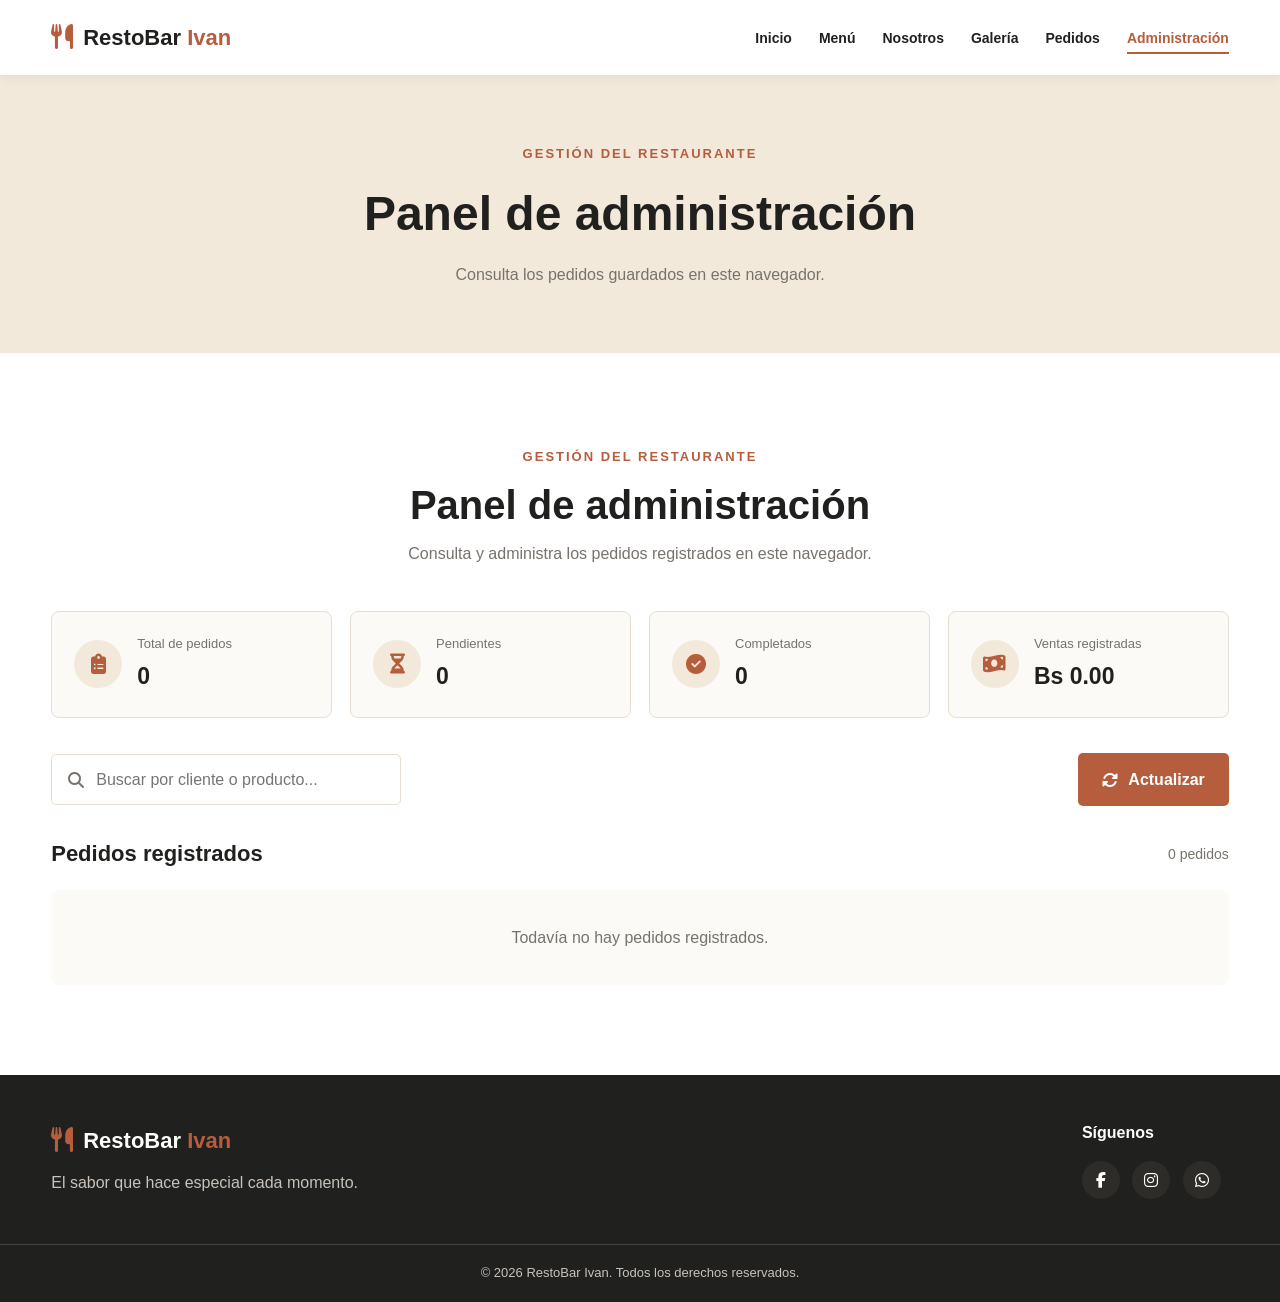
==== administracion.html @ 0129d24e "Add files via upload" ====
<!DOCTYPE html>
<html lang="es">
<head>
  <meta charset="UTF-8">
  <meta name="viewport" content="width=device-width, initial-scale=1.0">
  <meta name="description" content="RestoBar Ivan: comidas, bebidas y postres preparados con ingredientes de calidad.">
  <title>Administración | RestoBar Ivan</title>
  <link rel="stylesheet" href="style.css">
  <link rel="stylesheet" href="https://cdnjs.cloudflare.com/ajax/libs/font-awesome/6.5.2/css/all.min.css">
</head>
<body>
<header class="header">
  <nav class="navbar container">
    <a href="index.html" class="logo"><i class="fa-solid fa-utensils"></i><span>RestoBar <strong>Ivan</strong></span></a>
    <button class="menu-toggle" id="menuToggle" aria-label="Abrir menú"><i class="fa-solid fa-bars"></i></button>
    <ul class="nav-links" id="navLinks"><li><a href="index.html" class="">Inicio</a></li><li><a href="menu.html" class="">Menú</a></li><li><a href="nosotros.html" class="">Nosotros</a></li><li><a href="galeria.html" class="">Galería</a></li><li><a href="pedidos.html" class="">Pedidos</a></li><li><a href="administracion.html" class="active">Administración</a></li></ul>
  </nav>
</header>
<main>
<section class="page-banner"><div class="container"><span class="section-subtitle">GESTIÓN DEL RESTAURANTE</span><h1>Panel de administración</h1><p>Consulta los pedidos guardados en este navegador.</p></div></section><section class="admin-section section-padding" id="pedidos">
<div class="container">
<div class="section-heading">
<span class="section-subtitle">GESTIÓN DEL RESTAURANTE</span>
<h2>Panel de administración</h2>
<p>Consulta y administra los pedidos registrados en este navegador.</p>
</div>
<div class="admin-stats">
<div class="stat-card">
<div class="stat-icon">
<i class="fa-solid fa-clipboard-list"></i>
</div>
<div>
<p>Total de pedidos</p>
<h3 id="totalPedidos">0</h3>
</div>
</div>
<div class="stat-card">
<div class="stat-icon">
<i class="fa-solid fa-hourglass-half"></i>
</div>
<div>
<p>Pendientes</p>
<h3 id="pedidosPendientes">0</h3>
</div>
</div>
<div class="stat-card">
<div class="stat-icon">
<i class="fa-solid fa-circle-check"></i>
</div>
<div>
<p>Completados</p>
<h3 id="pedidosCompletados">0</h3>
</div>
</div>
<div class="stat-card">
<div class="stat-icon">
<i class="fa-solid fa-money-bill-wave"></i>
</div>
<div>
<p>Ventas registradas</p>
<h3 id="ventasTotales">Bs 0.00</h3>
</div>
</div>
</div>
<div class="admin-tools">
<div class="search-box">
<i class="fa-solid fa-magnifying-glass"></i>
<input id="buscarPedido" placeholder="Buscar por cliente o producto..." type="search"/>
</div>
<button class="btn" id="actualizarPedidos" type="button">
<i class="fa-solid fa-rotate"></i>
                        Actualizar
                    </button>
</div>
<div class="orders-heading">
<h3>Pedidos registrados</h3>
<span id="cantidadPedidos">0 pedidos</span>
</div>
<div class="orders-container" id="listaPedidos">
<p class="no-orders">Todavía no hay pedidos registrados.</p>
</div>
</div>
</section>
</main>
<footer class="footer">
  <div class="container footer-content">
    <div class="footer-brand">
      <a href="index.html" class="logo"><i class="fa-solid fa-utensils"></i><span>RestoBar <strong>Ivan</strong></span></a>
      <p>El sabor que hace especial cada momento.</p>
    </div>
    <div class="footer-social">
      <h4>Síguenos</h4>
      <a href="#" aria-label="Facebook"><i class="fa-brands fa-facebook-f"></i></a>
      <a href="#" aria-label="Instagram"><i class="fa-brands fa-instagram"></i></a>
      <a href="#" aria-label="WhatsApp"><i class="fa-brands fa-whatsapp"></i></a>
    </div>
  </div>
  <div class="footer-bottom"><p>&copy; 2026 RestoBar Ivan. Todos los derechos reservados.</p></div>
</footer>
<script src="script.js"></script>
</body>
</html>
---- style.css ----
/* =========================================
   CONFIGURACIÓN GENERAL
========================================= */

:root {
    --primary: #B65D3D;
    --primary-dark: #91452D;
    --dark: #20201E;
    --dark-light: #2D2C29;
    --cream: #F2E9DA;
    --white: #FFFFFF;
    --gray: #77736C;
    --olive: #78805B;
    --border: #E7DED1;
    --shadow: 0 8px 25px rgba(0, 0, 0, 0.09);
}

* {
    margin: 0;
    padding: 0;
    box-sizing: border-box;
    scroll-behavior: smooth;
}

body {
    font-family: Arial, Helvetica, sans-serif;
    color: var(--dark);
    background: var(--white);
    line-height: 1.6;
}

img {
    display: block;
    width: 100%;
}

a {
    text-decoration: none;
    color: inherit;
}

button,
input,
textarea {
    font: inherit;
}

button {
    cursor: pointer;
}

.container {
    width: min(1150px, 90%);
    margin: auto;
}

.section-padding {
    padding: 90px 0;
}

.section-heading {
    text-align: center;
    max-width: 650px;
    margin: 0 auto 45px;
}

.section-subtitle {
    color: var(--primary);
    font-weight: 700;
    font-size: 13px;
    letter-spacing: 2px;
}

.section-heading h2,
.about-content h2,
.reservation-info h2 {
    font-size: clamp(28px, 4vw, 40px);
    line-height: 1.2;
    margin: 12px 0;
}

.section-heading p {
    color: var(--gray);
}

/* =========================================
   BOTONES
========================================= */

.btn {
    display: inline-flex;
    align-items: center;
    justify-content: center;
    gap: 10px;
    padding: 14px 24px;
    border: none;
    border-radius: 5px;
    background: var(--primary);
    color: var(--white);
    font-weight: 700;
    transition: 0.3s ease;
}

.btn:hover {
    background: var(--primary-dark);
    transform: translateY(-3px);
}

/* =========================================
   ENCABEZADO Y NAVEGACIÓN
========================================= */

.header {
    position: sticky;
    top: 0;
    z-index: 1000;
    background: var(--white);
    box-shadow: 0 2px 12px rgba(0, 0, 0, 0.07);
}

.navbar {
    min-height: 75px;
    display: flex;
    align-items: center;
    justify-content: space-between;
}

.logo {
    display: flex;
    align-items: center;
    gap: 10px;
    color: var(--dark);
    font-size: 22px;
    font-weight: 700;
}

.logo i {
    color: var(--primary);
    font-size: 25px;
}

.logo strong {
    color: var(--primary);
}

.nav-links {
    display: flex;
    align-items: center;
    gap: 27px;
    list-style: none;
}

.nav-links a {
    font-size: 14px;
    font-weight: 600;
    transition: color 0.3s;
}

.nav-links a:hover {
    color: var(--primary);
}

.menu-toggle {
    display: none;
    background: none;
    border: none;
    color: var(--dark);
    font-size: 24px;
}

/* =========================================
   PORTADA
========================================= */

.hero {
    min-height: 600px;
    position: relative;
    display: flex;
    align-items: center;
    background:
        url("https://images.unsplash.com/photo-1517248135467-4c7edcad34c4?w=1600")
        center/cover no-repeat;
    color: var(--white);
}

.hero-overlay {
    position: absolute;
    inset: 0;
    background: linear-gradient(
        90deg,
        rgba(20, 18, 16, 0.88),
        rgba(20, 18, 16, 0.35)
    );
}

.hero-content {
    position: relative;
    z-index: 1;
    animation: aparecer 1s ease;
}

.hero-subtitle {
    color: #F1B69C;
    letter-spacing: 3px;
    font-weight: 700;
    font-size: 13px;
}

.hero h1 {
    max-width: 700px;
    font-size: clamp(40px, 6vw, 65px);
    line-height: 1.1;
    margin: 20px 0;
}

.hero p {
    max-width: 550px;
    color: #F0EDE9;
    margin-bottom: 30px;
    font-size: 17px;
}

/* =========================================
   MENÚ Y BUSCADOR
========================================= */

.menu-section {
    background: #FCFAF7;
}

.menu-tools {
    display: flex;
    align-items: center;
    justify-content: space-between;
    flex-wrap: wrap;
    gap: 20px;
    margin-bottom: 35px;
}

.search-box {
    display: flex;
    align-items: center;
    gap: 12px;
    width: min(350px, 100%);
    padding: 12px 16px;
    border: 1px solid var(--border);
    border-radius: 5px;
    background: var(--white);
}

.search-box i {
    color: var(--gray);
}

.search-box input {
    width: 100%;
    border: none;
    outline: none;
    background: transparent;
}

.filter-buttons {
    display: flex;
    flex-wrap: wrap;
    gap: 10px;
}

.filter-btn {
    padding: 10px 18px;
    border: 1px solid var(--border);
    border-radius: 5px;
    background: var(--white);
    color: var(--dark);
    transition: 0.3s;
}

.filter-btn:hover,
.filter-btn.active {
    background: var(--primary);
    color: var(--white);
    border-color: var(--primary);
}

.menu-grid {
    display: grid;
    grid-template-columns: repeat(3, 1fr);
    gap: 25px;
}

.menu-card {
    overflow: hidden;
    background: var(--white);
    border-radius: 9px;
    box-shadow: var(--shadow);
    transition: transform 0.3s, box-shadow 0.3s;
    animation: deslizarArriba 0.6s ease both;
}

.menu-card:hover {
    transform: translateY(-8px);
    box-shadow: 0 15px 30px rgba(0, 0, 0, 0.13);
}

.menu-card-image {
    height: 220px;
    overflow: hidden;
}

.menu-card-image img {
    height: 100%;
    object-fit: cover;
    transition: transform 0.5s;
}

.menu-card:hover .menu-card-image img {
    transform: scale(1.08);
}

.menu-card-content {
    padding: 22px;
}

.menu-category {
    display: inline-block;
    padding: 5px 10px;
    border-radius: 20px;
    background: var(--cream);
    color: var(--primary-dark);
    font-size: 12px;
    font-weight: 700;
}

.menu-card-content h3 {
    margin: 12px 0 8px;
    font-size: 21px;
}

.menu-card-content p {
    min-height: 65px;
    color: var(--gray);
    font-size: 14px;
}

.menu-card-bottom {
    display: flex;
    justify-content: space-between;
    align-items: center;
    margin-top: 15px;
}

.menu-price {
    color: var(--primary);
    font-size: 21px;
    font-weight: 700;
}

.btn-order {
    width: 100%;
    margin-top: 20px;
    display: flex;
    align-items: center;
    justify-content: center;
    gap: 10px;
    font-size: 14px;
}

.btn-order i {
    font-size: 15px;
}

.btn-order:hover {
    background: var(--primary-dark);
    transform: translateY(-3px);
}

.no-results,
.loading-message {
    grid-column: 1 / -1;
    text-align: center;
    color: var(--gray);
    padding: 35px;
}

/* =========================================
   NOSOTROS
========================================= */

.about-container {
    display: grid;
    grid-template-columns: 1fr 1fr;
    align-items: center;
    gap: 55px;
}

.about-image {
    height: 430px;
    overflow: hidden;
    border-radius: 9px;
}

.about-image img {
    height: 100%;
    object-fit: cover;
    transition: transform 0.5s;
}

.about-image:hover img {
    transform: scale(1.05);
}

.about-content p {
    color: var(--gray);
    margin: 15px 0;
}

.about-content .btn {
    margin-top: 15px;
}

/* =========================================
   GALERÍA
========================================= */

.gallery-section {
    background: #FCFAF7;
}

.gallery-grid {
    display: grid;
    grid-template-columns: repeat(3, 1fr);
    gap: 18px;
}

.gallery-item {
    height: 250px;
    overflow: hidden;
    border-radius: 8px;
}

.gallery-item img {
    height: 100%;
    object-fit: cover;
    transition: transform 0.5s;
}

.gallery-item:hover img {
    transform: scale(1.1);
}

/* =========================================
   FORMULARIO DE PEDIDOS
========================================= */

.reservation-section {
    background: var(--cream);
}

.reservation-container {
    display: grid;
    grid-template-columns: 0.8fr 1.2fr;
    align-items: start;
    gap: 55px;
}

.reservation-info {
    padding-top: 35px;
}

.reservation-info p {
    color: var(--gray);
    margin: 20px 0;
}

.contact-item {
    display: flex;
    align-items: center;
    gap: 13px;
    margin: 20px 0;
    color: var(--dark);
}

.contact-item i {
    color: var(--primary);
    font-size: 20px;
}

.reservation-form {
    padding: 35px;
    background: var(--white);
    border-radius: 9px;
    box-shadow: var(--shadow);
}

.reservation-form h3 {
    font-size: 25px;
    margin-bottom: 20px;
}

.reservation-form label {
    display: block;
    margin: 15px 0 7px;
    font-weight: 600;
    font-size: 14px;
}

.reservation-form input,
.reservation-form textarea {
    width: 100%;
    padding: 12px 14px;
    border: 1px solid var(--border);
    border-radius: 5px;
    outline: none;
    background: var(--white);
}

.reservation-form input:focus,
.reservation-form textarea:focus {
    border-color: var(--primary);
}

.reservation-form textarea {
    resize: vertical;
}

.order-details {
    background: var(--cream);
    padding: 18px;
    border-left: 4px solid var(--primary);
    border-radius: 5px;
    margin-bottom: 22px;
}

.order-details p {
    margin-bottom: 7px;
}

#pedidoSeleccionado {
    font-size: 19px;
    font-weight: 700;
    color: var(--primary);
}

#precioSeleccionado {
    color: var(--gray);
    font-size: 13px;
}

.order-total {
    display: flex;
    justify-content: space-between;
    align-items: center;
    padding: 18px 0;
    margin-bottom: 15px;
    border-top: 1px solid var(--border);
    font-size: 16px;
}

.order-total strong {
    color: var(--primary);
    font-size: 23px;
}

.btn-submit {
    width: 100%;
}

.form-message {
    margin-top: 15px;
    text-align: center;
    font-weight: 600;
}

.form-message.success {
    color: #287A43;
}

.form-message.error {
    color: #B3261E;
}

/* =========================================
   PANEL DE ADMINISTRACIÓN
========================================= */

.admin-section {
    background: var(--white);
}

.admin-stats {
    display: grid;
    grid-template-columns: repeat(4, 1fr);
    gap: 18px;
    margin-bottom: 35px;
}

.stat-card {
    display: flex;
    align-items: center;
    gap: 15px;
    padding: 22px;
    border: 1px solid var(--border);
    border-radius: 8px;
    background: #FCFAF7;
}

.stat-icon {
    width: 48px;
    height: 48px;
    flex-shrink: 0;
    display: grid;
    place-items: center;
    border-radius: 50%;
    background: var(--cream);
    color: var(--primary);
    font-size: 20px;
}

.stat-card p {
    color: var(--gray);
    font-size: 13px;
}

.stat-card h3 {
    font-size: 23px;
    margin-top: 3px;
}

.admin-tools {
    display: flex;
    justify-content: space-between;
    align-items: center;
    flex-wrap: wrap;
    gap: 15px;
    margin-bottom: 30px;
}

.orders-heading {
    display: flex;
    justify-content: space-between;
    align-items: center;
    margin-bottom: 18px;
}

.orders-heading h3 {
    font-size: 22px;
}

.orders-heading span {
    color: var(--gray);
    font-size: 14px;
}

.orders-container {
    display: grid;
    gap: 18px;
}

.order-card {
    padding: 22px;
    border: 1px solid var(--border);
    border-radius: 8px;
    background: #FCFAF7;
    animation: aparecer 0.4s ease;
}

.order-card-header {
    display: flex;
    justify-content: space-between;
    align-items: center;
    gap: 15px;
    flex-wrap: wrap;
    padding-bottom: 15px;
    border-bottom: 1px solid var(--border);
}

.order-id {
    font-weight: 700;
    color: var(--primary);
}

.order-status {
    padding: 6px 12px;
    border-radius: 20px;
    font-size: 12px;
    font-weight: 700;
}

.status-pendiente {
    background: #FFF0C2;
    color: #805900;
}

.status-preparacion {
    background: #DCEBFF;
    color: #245A9B;
}

.status-completado {
    background: #DDF4E2;
    color: #287A43;
}

.status-cancelado {
    background: #F9DEDC;
    color: #B3261E;
}

.order-information {
    display: grid;
    grid-template-columns: repeat(2, 1fr);
    gap: 10px 25px;
    padding: 18px 0;
}

.order-information p {
    color: var(--gray);
    font-size: 14px;
    overflow-wrap: anywhere;
}

.order-information strong {
    color: var(--dark);
}

.order-card-footer {
    display: flex;
    justify-content: space-between;
    align-items: center;
    flex-wrap: wrap;
    gap: 15px;
    padding-top: 15px;
    border-top: 1px solid var(--border);
}

.order-total-admin {
    color: var(--primary);
    font-size: 20px;
    font-weight: 700;
}

.order-actions {
    display: flex;
    align-items: center;
    gap: 10px;
    flex-wrap: wrap;
}

.order-actions select {
    padding: 9px;
    border: 1px solid var(--border);
    border-radius: 5px;
    background: var(--white);
}

.btn-delete {
    padding: 9px 13px;
    border: none;
    border-radius: 5px;
    background: #F9DEDC;
    color: #B3261E;
    transition: 0.3s;
}

.btn-delete:hover {
    background: #EFB8B4;
}

.no-orders {
    padding: 35px;
    text-align: center;
    color: var(--gray);
    background: #FCFAF7;
    border-radius: 8px;
}

/* =========================================
   PIE DE PÁGINA
========================================= */

.footer {
    background: var(--dark);
    color: var(--white);
}

.footer-content {
    display: flex;
    justify-content: space-between;
    align-items: center;
    gap: 30px;
    padding-top: 45px;
    padding-bottom: 45px;
}

.footer .logo {
    color: var(--white);
}

.footer-brand p {
    color: #C8C2BA;
    margin-top: 12px;
}

.footer-social h4 {
    margin-bottom: 15px;
}

.footer-social a {
    display: inline-grid;
    place-items: center;
    width: 38px;
    height: 38px;
    margin-right: 8px;
    border-radius: 50%;
    background: var(--dark-light);
    color: var(--white);
    transition: 0.3s;
}

.footer-social a:hover {
    background: var(--primary);
    transform: translateY(-3px);
}

.footer-bottom {
    padding: 18px;
    border-top: 1px solid #45433F;
    text-align: center;
    color: #C8C2BA;
    font-size: 13px;
}

/* =========================================
   ANIMACIONES
========================================= */

@keyframes aparecer {
    from {
        opacity: 0;
    }

    to {
        opacity: 1;
    }
}

@keyframes deslizarArriba {
    from {
        opacity: 0;
        transform: translateY(30px);
    }

    to {
        opacity: 1;
        transform: translateY(0);
    }
}

@keyframes zoomEntrada {
    from {
        opacity: 0;
        transform: scale(0.92);
    }

    to {
        opacity: 1;
        transform: scale(1);
    }
}

.hero-content {
    animation: deslizarArriba 0.9s ease both;
}

.about-image {
    animation: zoomEntrada 0.8s ease both;
}

.gallery-item {
    animation: aparecer 0.8s ease both;
}

/* =========================================
   DISEÑO RESPONSIVE
========================================= */

@media (max-width: 950px) {
    .nav-links {
        gap: 15px;
    }

    .nav-links a {
        font-size: 13px;
    }

    .menu-grid {
        grid-template-columns: repeat(2, 1fr);
    }

    .admin-stats {
        grid-template-columns: repeat(2, 1fr);
    }
}

@media (max-width: 750px) {
    .section-padding {
        padding: 65px 0;
    }

    .menu-toggle {
        display: block;
    }

    .nav-links {
        display: none;
        position: absolute;
        top: 75px;
        left: 0;
        width: 100%;
        padding: 20px 5%;
        flex-direction: column;
        align-items: flex-start;
        gap: 18px;
        background: var(--white);
        box-shadow: var(--shadow);
    }

    .nav-links.active {
        display: flex;
    }

    .hero {
        min-height: 520px;
    }

    .about-container,
    .reservation-container {
        grid-template-columns: 1fr;
    }

    .about-image {
        height: 320px;
    }

    .reservation-info {
        padding-top: 0;
    }

    .gallery-grid {
        grid-template-columns: repeat(2, 1fr);
    }

    .footer-content {
        flex-direction: column;
        align-items: flex-start;
    }
}

@media (max-width: 520px) {
    .menu-grid,
    .gallery-grid,
    .admin-stats {
        grid-template-columns: 1fr;
    }

    .menu-tools {
        align-items: stretch;
    }

    .filter-buttons {
        justify-content: center;
    }

    .filter-btn {
        flex: 1;
    }

    .reservation-form {
        padding: 22px;
    }

    .order-information {
        grid-template-columns: 1fr;
    }

    .order-card-footer,
    .orders-heading {
        align-items: flex-start;
        flex-direction: column;
    }

    .hero h1 {
        font-size: 39px;
    }
}


/* Navegación entre páginas */
.nav-links a.active {
    color: var(--primary);
    position: relative;
}
.nav-links a.active::after {
    content: "";
    position: absolute;
    left: 0;
    bottom: -8px;
    width: 100%;
    height: 2px;
    background: var(--primary);
}
.page-banner {
    padding: 65px 0;
    text-align: center;
    background: var(--cream);
}
.page-banner h1 {
    margin: 10px 0;
    color: var(--dark);
    font-size: clamp(32px, 5vw, 48px);
}
.page-banner p {
    color: var(--gray);
}

/* =========================================
   DISEÑO RESPONSIVO - RESTOBAR IVAN
   ========================================= */

/* Evitar desbordamientos */
* {
    box-sizing: border-box;
}

html {
    width: 100%;
    overflow-x: hidden;
    scroll-behavior: smooth;
}

body {
    width: 100%;
    min-width: 320px;
    overflow-x: hidden;
}

img {
    max-width: 100%;
    height: auto;
    display: block;
}

.container {
    width: min(92%, 1200px);
    margin-inline: auto;
}

/* TABLETS Y PANTALLAS MEDIANAS */
@media (max-width: 950px) {

    .about-container,
    .reservation-container {
        grid-template-columns: 1fr;
    }

    .admin-stats {
        grid-template-columns: repeat(2, minmax(0, 1fr));
    }

    .menu-grid {
        grid-template-columns: repeat(2, minmax(0, 1fr));
    }

    .gallery-grid {
        grid-template-columns: repeat(2, minmax(0, 1fr));
    }

    .hero h1 {
        font-size: clamp(2rem, 5vw, 3.5rem);
    }
}

/* TELÉFONOS Y TABLETS PEQUEÑAS */
@media (max-width: 750px) {

    .container {
        width: 92%;
    }

    .navbar {
        position: relative;
        flex-wrap: wrap;
    }

    .menu-toggle {
        display: block;
        cursor: pointer;
    }

    .nav-links {
        width: 100%;
        flex-direction: column;
        align-items: stretch;
        gap: 0;
    }

    /* El menú se muestra cuando JavaScript
       agrega una de estas clases al nav */
    .nav-links.show,
    .nav-links.open,
    .nav-links.active {
        display: flex;
    }

    .nav-links a {
        display: block;
        padding: 12px;
    }

    .hero {
        min-height: 520px;
        padding: 70px 0;
    }

    .hero-content {
        text-align: center;
    }

    .hero h1 {
        font-size: clamp(2rem, 8vw, 3rem);
    }

    .hero p {
        font-size: 1rem;
    }

    .about-container,
    .reservation-container {
        gap: 30px;
    }

    .footer-content {
        flex-direction: column;
        text-align: center;
        gap: 25px;
    }

    .admin-tools {
        flex-direction: column;
        align-items: stretch;
    }

    .admin-tools .btn {
        width: 100%;
    }

    .orders-heading {
        flex-wrap: wrap;
        gap: 10px;
    }
}

/* TELÉFONOS PEQUEÑOS */
@media (max-width: 520px) {

    .container {
        width: 90%;
    }

    .logo {
        font-size: 1rem;
    }

    .hero {
        min-height: 460px;
    }

    .hero h1 {
        font-size: 2rem;
    }

    .hero-subtitle,
    .section-subtitle {
        font-size: 0.8rem;
    }

    .menu-grid,
    .gallery-grid,
    .admin-stats {
        grid-template-columns: 1fr;
    }

    .menu-card,
    .stat-card,
    .order-card {
        width: 100%;
        min-width: 0;
    }

    .reservation-form {
        width: 100%;
        padding: 20px;
    }

    .reservation-form input,
    .reservation-form textarea,
    .reservation-form select {
        width: 100%;
        max-width: 100%;
    }

    .page-banner {
        padding: 55px 0;
        text-align: center;
    }

    .section-padding {
        padding-top: 50px;
        padding-bottom: 50px;
    }

    .btn {
        max-width: 100%;
        white-space: normal;
    }

    .footer {
        text-align: center;
    }
}
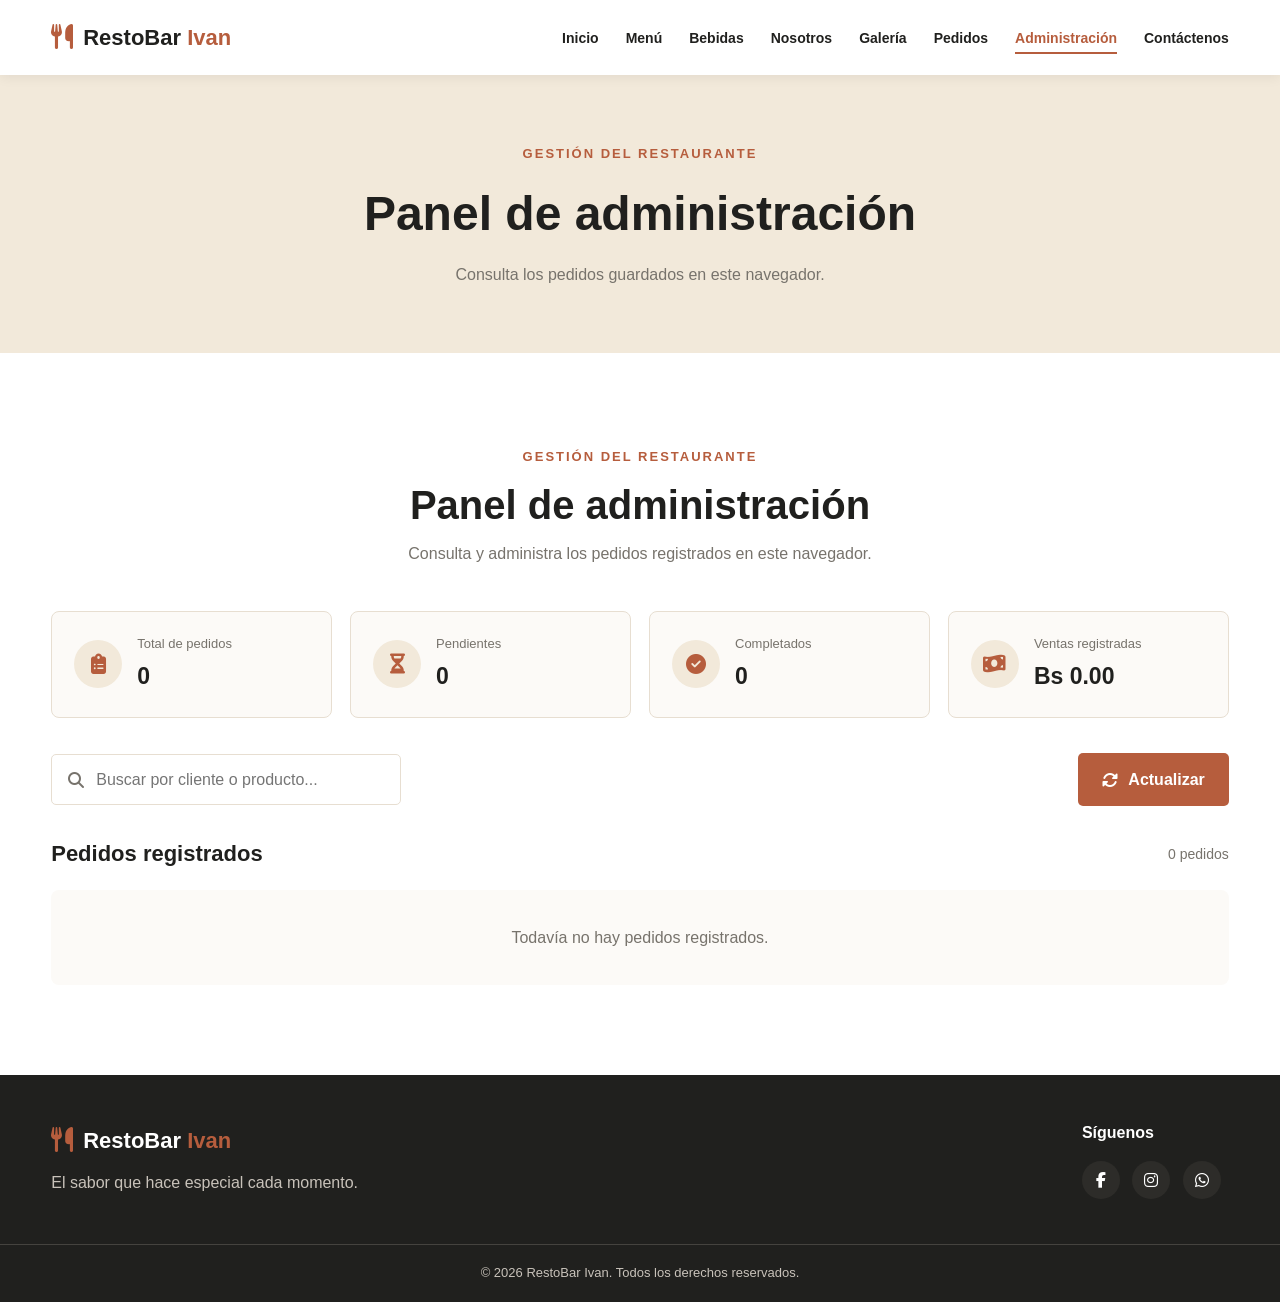
==== commit 43faa397: "Add files via upload Actualizacion del sitio RestoBar Ivan." ====
--- a/administracion.html
+++ b/administracion.html
@@ -13,7 +13,7 @@
   <nav class="navbar container">
     <a href="index.html" class="logo"><i class="fa-solid fa-utensils"></i><span>RestoBar <strong>Ivan</strong></span></a>
     <button class="menu-toggle" id="menuToggle" aria-label="Abrir menú"><i class="fa-solid fa-bars"></i></button>
-    <ul class="nav-links" id="navLinks"><li><a href="index.html" class="">Inicio</a></li><li><a href="menu.html" class="">Menú</a></li><li><a href="nosotros.html" class="">Nosotros</a></li><li><a href="galeria.html" class="">Galería</a></li><li><a href="pedidos.html" class="">Pedidos</a></li><li><a href="administracion.html" class="active">Administración</a></li></ul>
+    <ul class="nav-links" id="navLinks"><li><a href="index.html" class="">Inicio</a></li><li><a href="menu.html" class="">Menú</a></li><li><a href="bebidas.html">Bebidas</a></li><li><a href="nosotros.html" class="">Nosotros</a></li><li><a href="galeria.html" class="">Galería</a></li><li><a href="pedidos.html" class="">Pedidos</a></li><li><a href="administracion.html" class="active">Administración</a></li><li><a href="contactenos.html">Contáctenos</a></li></ul>
   </nav>
 </header>
 <main>
@@ -90,9 +90,9 @@
     </div>
     <div class="footer-social">
       <h4>Síguenos</h4>
-      <a href="#" aria-label="Facebook"><i class="fa-brands fa-facebook-f"></i></a>
-      <a href="#" aria-label="Instagram"><i class="fa-brands fa-instagram"></i></a>
-      <a href="#" aria-label="WhatsApp"><i class="fa-brands fa-whatsapp"></i></a>
+      <a href="https://www.facebook.com/share/1JNPotfvnx/" target="_blank" rel="noopener noreferrer" aria-label="Facebook"><i class="fa-brands fa-facebook-f"></i></a>
+      <a href="https://www.instagram.com/ivanbeto551?rpxt=MTBrNG13ZXlwejhpMg==" target="_blank" rel="noopener noreferrer" aria-label="Instagram"><i class="fa-brands fa-instagram"></i></a>
+      <a href="https://wa.me/59165852461" target="_blank" rel="noopener noreferrer" aria-label="WhatsApp"><i class="fa-brands fa-whatsapp"></i></a>
     </div>
   </div>
   <div class="footer-bottom"><p>&copy; 2026 RestoBar Ivan. Todos los derechos reservados.</p></div>
--- a/style.css
+++ b/style.css
@@ -1,1231 +1,1423 @@
-
-/* =========================================
-   CONFIGURACIÓN GENERAL
-========================================= */
-
-:root {
-    --primary: #B65D3D;
-    --primary-dark: #91452D;
-    --dark: #20201E;
-    --dark-light: #2D2C29;
-    --cream: #F2E9DA;
-    --white: #FFFFFF;
-    --gray: #77736C;
-    --olive: #78805B;
-    --border: #E7DED1;
-    --shadow: 0 8px 25px rgba(0, 0, 0, 0.09);
-}
-
-* {
-    margin: 0;
-    padding: 0;
-    box-sizing: border-box;
-    scroll-behavior: smooth;
-}
-
-body {
-    font-family: Arial, Helvetica, sans-serif;
-    color: var(--dark);
-    background: var(--white);
-    line-height: 1.6;
-}
-
-img {
-    display: block;
-    width: 100%;
-}
-
-a {
-    text-decoration: none;
-    color: inherit;
-}
-
-button,
-input,
-textarea {
-    font: inherit;
-}
-
-button {
-    cursor: pointer;
-}
-
-.container {
-    width: min(1150px, 90%);
-    margin: auto;
-}
-
-.section-padding {
-    padding: 90px 0;
-}
-
-.section-heading {
-    text-align: center;
-    max-width: 650px;
-    margin: 0 auto 45px;
-}
-
-.section-subtitle {
-    color: var(--primary);
-    font-weight: 700;
-    font-size: 13px;
-    letter-spacing: 2px;
-}
-
-.section-heading h2,
-.about-content h2,
-.reservation-info h2 {
-    font-size: clamp(28px, 4vw, 40px);
-    line-height: 1.2;
-    margin: 12px 0;
-}
-
-.section-heading p {
-    color: var(--gray);
-}
-
-/* =========================================
-   BOTONES
-========================================= */
-
-.btn {
-    display: inline-flex;
-    align-items: center;
-    justify-content: center;
-    gap: 10px;
-    padding: 14px 24px;
-    border: none;
-    border-radius: 5px;
-    background: var(--primary);
-    color: var(--white);
-    font-weight: 700;
-    transition: 0.3s ease;
-}
-
-.btn:hover {
-    background: var(--primary-dark);
-    transform: translateY(-3px);
-}
-
-/* =========================================
-   ENCABEZADO Y NAVEGACIÓN
-========================================= */
-
-.header {
-    position: sticky;
-    top: 0;
-    z-index: 1000;
-    background: var(--white);
-    box-shadow: 0 2px 12px rgba(0, 0, 0, 0.07);
-}
-
-.navbar {
-    min-height: 75px;
-    display: flex;
-    align-items: center;
-    justify-content: space-between;
-}
-
-.logo {
-    display: flex;
-    align-items: center;
-    gap: 10px;
-    color: var(--dark);
-    font-size: 22px;
-    font-weight: 700;
-}
-
-.logo i {
-    color: var(--primary);
-    font-size: 25px;
-}
-
-.logo strong {
-    color: var(--primary);
-}
-
-.nav-links {
-    display: flex;
-    align-items: center;
-    gap: 27px;
-    list-style: none;
-}
-
-.nav-links a {
-    font-size: 14px;
-    font-weight: 600;
-    transition: color 0.3s;
-}
-
-.nav-links a:hover {
-    color: var(--primary);
-}
-
-.menu-toggle {
-    display: none;
-    background: none;
-    border: none;
-    color: var(--dark);
-    font-size: 24px;
-}
-
-/* =========================================
-   PORTADA
-========================================= */
-
-.hero {
-    min-height: 600px;
-    position: relative;
-    display: flex;
-    align-items: center;
-    background:
-        url("https://images.unsplash.com/photo-1517248135467-4c7edcad34c4?w=1600")
-        center/cover no-repeat;
-    color: var(--white);
-}
-
-.hero-overlay {
-    position: absolute;
-    inset: 0;
-    background: linear-gradient(
-        90deg,
-        rgba(20, 18, 16, 0.88),
-        rgba(20, 18, 16, 0.35)
-    );
-}
-
-.hero-content {
-    position: relative;
-    z-index: 1;
-    animation: aparecer 1s ease;
-}
-
-.hero-subtitle {
-    color: #F1B69C;
-    letter-spacing: 3px;
-    font-weight: 700;
-    font-size: 13px;
-}
-
-.hero h1 {
-    max-width: 700px;
-    font-size: clamp(40px, 6vw, 65px);
-    line-height: 1.1;
-    margin: 20px 0;
-}
-
-.hero p {
-    max-width: 550px;
-    color: #F0EDE9;
-    margin-bottom: 30px;
-    font-size: 17px;
-}
-
-/* =========================================
-   MENÚ Y BUSCADOR
-========================================= */
-
-.menu-section {
-    background: #FCFAF7;
-}
-
-.menu-tools {
-    display: flex;
-    align-items: center;
-    justify-content: space-between;
-    flex-wrap: wrap;
-    gap: 20px;
-    margin-bottom: 35px;
-}
-
-.search-box {
-    display: flex;
-    align-items: center;
-    gap: 12px;
-    width: min(350px, 100%);
-    padding: 12px 16px;
-    border: 1px solid var(--border);
-    border-radius: 5px;
-    background: var(--white);
-}
-
-.search-box i {
-    color: var(--gray);
-}
-
-.search-box input {
-    width: 100%;
-    border: none;
-    outline: none;
-    background: transparent;
-}
-
-.filter-buttons {
-    display: flex;
-    flex-wrap: wrap;
-    gap: 10px;
-}
-
-.filter-btn {
-    padding: 10px 18px;
-    border: 1px solid var(--border);
-    border-radius: 5px;
-    background: var(--white);
-    color: var(--dark);
-    transition: 0.3s;
-}
-
-.filter-btn:hover,
-.filter-btn.active {
-    background: var(--primary);
-    color: var(--white);
-    border-color: var(--primary);
-}
-
-.menu-grid {
-    display: grid;
-    grid-template-columns: repeat(3, 1fr);
-    gap: 25px;
-}
-
-.menu-card {
-    overflow: hidden;
-    background: var(--white);
-    border-radius: 9px;
-    box-shadow: var(--shadow);
-    transition: transform 0.3s, box-shadow 0.3s;
-    animation: deslizarArriba 0.6s ease both;
-}
-
-.menu-card:hover {
-    transform: translateY(-8px);
-    box-shadow: 0 15px 30px rgba(0, 0, 0, 0.13);
-}
-
-.menu-card-image {
-    height: 220px;
-    overflow: hidden;
-}
-
-.menu-card-image img {
-    height: 100%;
-    object-fit: cover;
-    transition: transform 0.5s;
-}
-
-.menu-card:hover .menu-card-image img {
-    transform: scale(1.08);
-}
-
-.menu-card-content {
-    padding: 22px;
-}
-
-.menu-category {
-    display: inline-block;
-    padding: 5px 10px;
-    border-radius: 20px;
-    background: var(--cream);
-    color: var(--primary-dark);
-    font-size: 12px;
-    font-weight: 700;
-}
-
-.menu-card-content h3 {
-    margin: 12px 0 8px;
-    font-size: 21px;
-}
-
-.menu-card-content p {
-    min-height: 65px;
-    color: var(--gray);
-    font-size: 14px;
-}
-
-.menu-card-bottom {
-    display: flex;
-    justify-content: space-between;
-    align-items: center;
-    margin-top: 15px;
-}
-
-.menu-price {
-    color: var(--primary);
-    font-size: 21px;
-    font-weight: 700;
-}
-
-.btn-order {
-    width: 100%;
-    margin-top: 20px;
-    display: flex;
-    align-items: center;
-    justify-content: center;
-    gap: 10px;
-    font-size: 14px;
-}
-
-.btn-order i {
-    font-size: 15px;
-}
-
-.btn-order:hover {
-    background: var(--primary-dark);
-    transform: translateY(-3px);
-}
-
-.no-results,
-.loading-message {
-    grid-column: 1 / -1;
-    text-align: center;
-    color: var(--gray);
-    padding: 35px;
-}
-
-/* =========================================
-   NOSOTROS
-========================================= */
-
-.about-container {
-    display: grid;
-    grid-template-columns: 1fr 1fr;
-    align-items: center;
-    gap: 55px;
-}
-
-.about-image {
-    height: 430px;
-    overflow: hidden;
-    border-radius: 9px;
-}
-
-.about-image img {
-    height: 100%;
-    object-fit: cover;
-    transition: transform 0.5s;
-}
-
-.about-image:hover img {
-    transform: scale(1.05);
-}
-
-.about-content p {
-    color: var(--gray);
-    margin: 15px 0;
-}
-
-.about-content .btn {
-    margin-top: 15px;
-}
-
-/* =========================================
-   GALERÍA
-========================================= */
-
-.gallery-section {
-    background: #FCFAF7;
-}
-
-.gallery-grid {
-    display: grid;
-    grid-template-columns: repeat(3, 1fr);
-    gap: 18px;
-}
-
-.gallery-item {
-    height: 250px;
-    overflow: hidden;
-    border-radius: 8px;
-}
-
-.gallery-item img {
-    height: 100%;
-    object-fit: cover;
-    transition: transform 0.5s;
-}
-
-.gallery-item:hover img {
-    transform: scale(1.1);
-}
-
-/* =========================================
-   FORMULARIO DE PEDIDOS
-========================================= */
-
-.reservation-section {
-    background: var(--cream);
-}
-
-.reservation-container {
-    display: grid;
-    grid-template-columns: 0.8fr 1.2fr;
-    align-items: start;
-    gap: 55px;
-}
-
-.reservation-info {
-    padding-top: 35px;
-}
-
-.reservation-info p {
-    color: var(--gray);
-    margin: 20px 0;
-}
-
-.contact-item {
-    display: flex;
-    align-items: center;
-    gap: 13px;
-    margin: 20px 0;
-    color: var(--dark);
-}
-
-.contact-item i {
-    color: var(--primary);
-    font-size: 20px;
-}
-
-.reservation-form {
-    padding: 35px;
-    background: var(--white);
-    border-radius: 9px;
-    box-shadow: var(--shadow);
-}
-
-.reservation-form h3 {
-    font-size: 25px;
-    margin-bottom: 20px;
-}
-
-.reservation-form label {
-    display: block;
-    margin: 15px 0 7px;
-    font-weight: 600;
-    font-size: 14px;
-}
-
-.reservation-form input,
-.reservation-form textarea {
-    width: 100%;
-    padding: 12px 14px;
-    border: 1px solid var(--border);
-    border-radius: 5px;
-    outline: none;
-    background: var(--white);
-}
-
-.reservation-form input:focus,
-.reservation-form textarea:focus {
-    border-color: var(--primary);
-}
-
-.reservation-form textarea {
-    resize: vertical;
-}
-
-.order-details {
-    background: var(--cream);
-    padding: 18px;
-    border-left: 4px solid var(--primary);
-    border-radius: 5px;
-    margin-bottom: 22px;
-}
-
-.order-details p {
-    margin-bottom: 7px;
-}
-
-#pedidoSeleccionado {
-    font-size: 19px;
-    font-weight: 700;
-    color: var(--primary);
-}
-
-#precioSeleccionado {
-    color: var(--gray);
-    font-size: 13px;
-}
-
-.order-total {
-    display: flex;
-    justify-content: space-between;
-    align-items: center;
-    padding: 18px 0;
-    margin-bottom: 15px;
-    border-top: 1px solid var(--border);
-    font-size: 16px;
-}
-
-.order-total strong {
-    color: var(--primary);
-    font-size: 23px;
-}
-
-.btn-submit {
-    width: 100%;
-}
-
-.form-message {
-    margin-top: 15px;
-    text-align: center;
-    font-weight: 600;
-}
-
-.form-message.success {
-    color: #287A43;
-}
-
-.form-message.error {
-    color: #B3261E;
-}
-
-/* =========================================
-   PANEL DE ADMINISTRACIÓN
-========================================= */
-
-.admin-section {
-    background: var(--white);
-}
-
-.admin-stats {
-    display: grid;
-    grid-template-columns: repeat(4, 1fr);
-    gap: 18px;
-    margin-bottom: 35px;
-}
-
-.stat-card {
-    display: flex;
-    align-items: center;
-    gap: 15px;
-    padding: 22px;
-    border: 1px solid var(--border);
-    border-radius: 8px;
-    background: #FCFAF7;
-}
-
-.stat-icon {
-    width: 48px;
-    height: 48px;
-    flex-shrink: 0;
-    display: grid;
-    place-items: center;
-    border-radius: 50%;
-    background: var(--cream);
-    color: var(--primary);
-    font-size: 20px;
-}
-
-.stat-card p {
-    color: var(--gray);
-    font-size: 13px;
-}
-
-.stat-card h3 {
-    font-size: 23px;
-    margin-top: 3px;
-}
-
-.admin-tools {
-    display: flex;
-    justify-content: space-between;
-    align-items: center;
-    flex-wrap: wrap;
-    gap: 15px;
-    margin-bottom: 30px;
-}
-
-.orders-heading {
-    display: flex;
-    justify-content: space-between;
-    align-items: center;
-    margin-bottom: 18px;
-}
-
-.orders-heading h3 {
-    font-size: 22px;
-}
-
-.orders-heading span {
-    color: var(--gray);
-    font-size: 14px;
-}
-
-.orders-container {
-    display: grid;
-    gap: 18px;
-}
-
-.order-card {
-    padding: 22px;
-    border: 1px solid var(--border);
-    border-radius: 8px;
-    background: #FCFAF7;
-    animation: aparecer 0.4s ease;
-}
-
-.order-card-header {
-    display: flex;
-    justify-content: space-between;
-    align-items: center;
-    gap: 15px;
-    flex-wrap: wrap;
-    padding-bottom: 15px;
-    border-bottom: 1px solid var(--border);
-}
-
-.order-id {
-    font-weight: 700;
-    color: var(--primary);
-}
-
-.order-status {
-    padding: 6px 12px;
-    border-radius: 20px;
-    font-size: 12px;
-    font-weight: 700;
-}
-
-.status-pendiente {
-    background: #FFF0C2;
-    color: #805900;
-}
-
-.status-preparacion {
-    background: #DCEBFF;
-    color: #245A9B;
-}
-
-.status-completado {
-    background: #DDF4E2;
-    color: #287A43;
-}
-
-.status-cancelado {
-    background: #F9DEDC;
-    color: #B3261E;
-}
-
-.order-information {
-    display: grid;
-    grid-template-columns: repeat(2, 1fr);
-    gap: 10px 25px;
-    padding: 18px 0;
-}
-
-.order-information p {
-    color: var(--gray);
-    font-size: 14px;
-    overflow-wrap: anywhere;
-}
-
-.order-information strong {
-    color: var(--dark);
-}
-
-.order-card-footer {
-    display: flex;
-    justify-content: space-between;
-    align-items: center;
-    flex-wrap: wrap;
-    gap: 15px;
-    padding-top: 15px;
-    border-top: 1px solid var(--border);
-}
-
-.order-total-admin {
-    color: var(--primary);
-    font-size: 20px;
-    font-weight: 700;
-}
-
-.order-actions {
-    display: flex;
-    align-items: center;
-    gap: 10px;
-    flex-wrap: wrap;
-}
-
-.order-actions select {
-    padding: 9px;
-    border: 1px solid var(--border);
-    border-radius: 5px;
-    background: var(--white);
-}
-
-.btn-delete {
-    padding: 9px 13px;
-    border: none;
-    border-radius: 5px;
-    background: #F9DEDC;
-    color: #B3261E;
-    transition: 0.3s;
-}
-
-.btn-delete:hover {
-    background: #EFB8B4;
-}
-
-.no-orders {
-    padding: 35px;
-    text-align: center;
-    color: var(--gray);
-    background: #FCFAF7;
-    border-radius: 8px;
-}
-
-/* =========================================
-   PIE DE PÁGINA
-========================================= */
-
-.footer {
-    background: var(--dark);
-    color: var(--white);
-}
-
-.footer-content {
-    display: flex;
-    justify-content: space-between;
-    align-items: center;
-    gap: 30px;
-    padding-top: 45px;
-    padding-bottom: 45px;
-}
-
-.footer .logo {
-    color: var(--white);
-}
-
-.footer-brand p {
-    color: #C8C2BA;
-    margin-top: 12px;
-}
-
-.footer-social h4 {
-    margin-bottom: 15px;
-}
-
-.footer-social a {
-    display: inline-grid;
-    place-items: center;
-    width: 38px;
-    height: 38px;
-    margin-right: 8px;
-    border-radius: 50%;
-    background: var(--dark-light);
-    color: var(--white);
-    transition: 0.3s;
-}
-
-.footer-social a:hover {
-    background: var(--primary);
-    transform: translateY(-3px);
-}
-
-.footer-bottom {
-    padding: 18px;
-    border-top: 1px solid #45433F;
-    text-align: center;
-    color: #C8C2BA;
-    font-size: 13px;
-}
-
-/* =========================================
-   ANIMACIONES
-========================================= */
-
-@keyframes aparecer {
-    from {
-        opacity: 0;
-    }
-
-    to {
-        opacity: 1;
-    }
-}
-
-@keyframes deslizarArriba {
-    from {
-        opacity: 0;
-        transform: translateY(30px);
-    }
-
-    to {
-        opacity: 1;
-        transform: translateY(0);
-    }
-}
-
-@keyframes zoomEntrada {
-    from {
-        opacity: 0;
-        transform: scale(0.92);
-    }
-
-    to {
-        opacity: 1;
-        transform: scale(1);
-    }
-}
-
-.hero-content {
-    animation: deslizarArriba 0.9s ease both;
-}
-
-.about-image {
-    animation: zoomEntrada 0.8s ease both;
-}
-
-.gallery-item {
-    animation: aparecer 0.8s ease both;
-}
-
-/* =========================================
-   DISEÑO RESPONSIVE
-========================================= */
-
-@media (max-width: 950px) {
-    .nav-links {
-        gap: 15px;
-    }
-
-    .nav-links a {
-        font-size: 13px;
-    }
-
-    .menu-grid {
-        grid-template-columns: repeat(2, 1fr);
-    }
-
-    .admin-stats {
-        grid-template-columns: repeat(2, 1fr);
-    }
-}
-
-@media (max-width: 750px) {
-    .section-padding {
-        padding: 65px 0;
-    }
-
-    .menu-toggle {
-        display: block;
-    }
-
-    .nav-links {
-        display: none;
-        position: absolute;
-        top: 75px;
-        left: 0;
-        width: 100%;
-        padding: 20px 5%;
-        flex-direction: column;
-        align-items: flex-start;
-        gap: 18px;
-        background: var(--white);
-        box-shadow: var(--shadow);
-    }
-
-    .nav-links.active {
-        display: flex;
-    }
-
-    .hero {
-        min-height: 520px;
-    }
-
-    .about-container,
-    .reservation-container {
-        grid-template-columns: 1fr;
-    }
-
-    .about-image {
-        height: 320px;
-    }
-
-    .reservation-info {
-        padding-top: 0;
-    }
-
-    .gallery-grid {
-        grid-template-columns: repeat(2, 1fr);
-    }
-
-    .footer-content {
-        flex-direction: column;
-        align-items: flex-start;
-    }
-}
-
-@media (max-width: 520px) {
-    .menu-grid,
-    .gallery-grid,
-    .admin-stats {
-        grid-template-columns: 1fr;
-    }
-
-    .menu-tools {
-        align-items: stretch;
-    }
-
-    .filter-buttons {
-        justify-content: center;
-    }
-
-    .filter-btn {
-        flex: 1;
-    }
-
-    .reservation-form {
-        padding: 22px;
-    }
-
-    .order-information {
-        grid-template-columns: 1fr;
-    }
-
-    .order-card-footer,
-    .orders-heading {
-        align-items: flex-start;
-        flex-direction: column;
-    }
-
-    .hero h1 {
-        font-size: 39px;
-    }
-}
-
-
-/* Navegación entre páginas */
-.nav-links a.active {
-    color: var(--primary);
-    position: relative;
-}
-.nav-links a.active::after {
-    content: "";
-    position: absolute;
-    left: 0;
-    bottom: -8px;
-    width: 100%;
-    height: 2px;
-    background: var(--primary);
-}
-.page-banner {
-    padding: 65px 0;
-    text-align: center;
-    background: var(--cream);
-}
-.page-banner h1 {
-    margin: 10px 0;
-    color: var(--dark);
-    font-size: clamp(32px, 5vw, 48px);
-}
-.page-banner p {
-    color: var(--gray);
-}
-
-/* =========================================
-   DISEÑO RESPONSIVO - RESTOBAR IVAN
-   ========================================= */
-
-/* Evitar desbordamientos */
-* {
-    box-sizing: border-box;
-}
-
-html {
-    width: 100%;
-    overflow-x: hidden;
-    scroll-behavior: smooth;
-}
-
-body {
-    width: 100%;
-    min-width: 320px;
-    overflow-x: hidden;
-}
-
-img {
-    max-width: 100%;
-    height: auto;
-    display: block;
-}
-
-.container {
-    width: min(92%, 1200px);
-    margin-inline: auto;
-}
-
-/* TABLETS Y PANTALLAS MEDIANAS */
-@media (max-width: 950px) {
-
-    .about-container,
-    .reservation-container {
-        grid-template-columns: 1fr;
-    }
-
-    .admin-stats {
-        grid-template-columns: repeat(2, minmax(0, 1fr));
-    }
-
-    .menu-grid {
-        grid-template-columns: repeat(2, minmax(0, 1fr));
-    }
-
-    .gallery-grid {
-        grid-template-columns: repeat(2, minmax(0, 1fr));
-    }
-
-    .hero h1 {
-        font-size: clamp(2rem, 5vw, 3.5rem);
-    }
-}
-
-/* TELÉFONOS Y TABLETS PEQUEÑAS */
-@media (max-width: 750px) {
-
-    .container {
-        width: 92%;
-    }
-
-    .navbar {
-        position: relative;
-        flex-wrap: wrap;
-    }
-
-    .menu-toggle {
-        display: block;
-        cursor: pointer;
-    }
-
-    .nav-links {
-        width: 100%;
-        flex-direction: column;
-        align-items: stretch;
-        gap: 0;
-    }
-
-    /* El menú se muestra cuando JavaScript
-       agrega una de estas clases al nav */
-    .nav-links.show,
-    .nav-links.open,
-    .nav-links.active {
-        display: flex;
-    }
-
-    .nav-links a {
-        display: block;
-        padding: 12px;
-    }
-
-    .hero {
-        min-height: 520px;
-        padding: 70px 0;
-    }
-
-    .hero-content {
-        text-align: center;
-    }
-
-    .hero h1 {
-        font-size: clamp(2rem, 8vw, 3rem);
-    }
-
-    .hero p {
-        font-size: 1rem;
-    }
-
-    .about-container,
-    .reservation-container {
-        gap: 30px;
-    }
-
-    .footer-content {
-        flex-direction: column;
-        text-align: center;
-        gap: 25px;
-    }
-
-    .admin-tools {
-        flex-direction: column;
-        align-items: stretch;
-    }
-
-    .admin-tools .btn {
-        width: 100%;
-    }
-
-    .orders-heading {
-        flex-wrap: wrap;
-        gap: 10px;
-    }
-}
-
-/* TELÉFONOS PEQUEÑOS */
-@media (max-width: 520px) {
-
-    .container {
-        width: 90%;
-    }
-
-    .logo {
-        font-size: 1rem;
-    }
-
-    .hero {
-        min-height: 460px;
-    }
-
-    .hero h1 {
-        font-size: 2rem;
-    }
-
-    .hero-subtitle,
-    .section-subtitle {
-        font-size: 0.8rem;
-    }
-
-    .menu-grid,
-    .gallery-grid,
-    .admin-stats {
-        grid-template-columns: 1fr;
-    }
-
-    .menu-card,
-    .stat-card,
-    .order-card {
-        width: 100%;
-        min-width: 0;
-    }
-
-    .reservation-form {
-        width: 100%;
-        padding: 20px;
-    }
-
-    .reservation-form input,
-    .reservation-form textarea,
-    .reservation-form select {
-        width: 100%;
-        max-width: 100%;
-    }
-
-    .page-banner {
-        padding: 55px 0;
-        text-align: center;
-    }
-
-    .section-padding {
-        padding-top: 50px;
-        padding-bottom: 50px;
-    }
-
-    .btn {
-        max-width: 100%;
-        white-space: normal;
-    }
-
-    .footer {
-        text-align: center;
-    }
-}
-
+
+/* =========================================
+   CONFIGURACIÓN GENERAL
+========================================= */
+
+:root {
+    --primary: #B65D3D;
+    --primary-dark: #91452D;
+    --dark: #20201E;
+    --dark-light: #2D2C29;
+    --cream: #F2E9DA;
+    --white: #FFFFFF;
+    --gray: #77736C;
+    --olive: #78805B;
+    --border: #E7DED1;
+    --shadow: 0 8px 25px rgba(0, 0, 0, 0.09);
+}
+
+* {
+    margin: 0;
+    padding: 0;
+    box-sizing: border-box;
+    scroll-behavior: smooth;
+}
+
+body {
+    font-family: Arial, Helvetica, sans-serif;
+    color: var(--dark);
+    background: var(--white);
+    line-height: 1.6;
+}
+
+img {
+    display: block;
+    width: 100%;
+}
+
+a {
+    text-decoration: none;
+    color: inherit;
+}
+
+button,
+input,
+textarea {
+    font: inherit;
+}
+
+button {
+    cursor: pointer;
+}
+
+.container {
+    width: min(1150px, 90%);
+    margin: auto;
+}
+
+.section-padding {
+    padding: 90px 0;
+}
+
+.section-heading {
+    text-align: center;
+    max-width: 650px;
+    margin: 0 auto 45px;
+}
+
+.section-subtitle {
+    color: var(--primary);
+    font-weight: 700;
+    font-size: 13px;
+    letter-spacing: 2px;
+}
+
+.section-heading h2,
+.about-content h2,
+.reservation-info h2 {
+    font-size: clamp(28px, 4vw, 40px);
+    line-height: 1.2;
+    margin: 12px 0;
+}
+
+.section-heading p {
+    color: var(--gray);
+}
+
+/* =========================================
+   BOTONES
+========================================= */
+
+.btn {
+    display: inline-flex;
+    align-items: center;
+    justify-content: center;
+    gap: 10px;
+    padding: 14px 24px;
+    border: none;
+    border-radius: 5px;
+    background: var(--primary);
+    color: var(--white);
+    font-weight: 700;
+    transition: 0.3s ease;
+}
+
+.btn:hover {
+    background: var(--primary-dark);
+    transform: translateY(-3px);
+}
+
+/* =========================================
+   ENCABEZADO Y NAVEGACIÓN
+========================================= */
+
+.header {
+    position: sticky;
+    top: 0;
+    z-index: 1000;
+    background: var(--white);
+    box-shadow: 0 2px 12px rgba(0, 0, 0, 0.07);
+}
+
+.navbar {
+    min-height: 75px;
+    display: flex;
+    align-items: center;
+    justify-content: space-between;
+}
+
+.logo {
+    display: flex;
+    align-items: center;
+    gap: 10px;
+    color: var(--dark);
+    font-size: 22px;
+    font-weight: 700;
+}
+
+.logo i {
+    color: var(--primary);
+    font-size: 25px;
+}
+
+.logo strong {
+    color: var(--primary);
+}
+
+.nav-links {
+    display: flex;
+    align-items: center;
+    gap: 27px;
+    list-style: none;
+}
+
+.nav-links a {
+    font-size: 14px;
+    font-weight: 600;
+    transition: color 0.3s;
+}
+
+.nav-links a:hover {
+    color: var(--primary);
+}
+
+.menu-toggle {
+    display: none;
+    background: none;
+    border: none;
+    color: var(--dark);
+    font-size: 24px;
+}
+
+/* =========================================
+   PORTADA
+========================================= */
+
+.hero {
+    min-height: 600px;
+    position: relative;
+    display: flex;
+    align-items: center;
+    background:
+        url("https://images.unsplash.com/photo-1517248135467-4c7edcad34c4?w=1600")
+        center/cover no-repeat;
+    color: var(--white);
+}
+
+.hero-overlay {
+    position: absolute;
+    inset: 0;
+    background: linear-gradient(
+        90deg,
+        rgba(20, 18, 16, 0.88),
+        rgba(20, 18, 16, 0.35)
+    );
+}
+
+.hero-content {
+    position: relative;
+    z-index: 1;
+    animation: aparecer 1s ease;
+}
+
+.hero-subtitle {
+    color: #F1B69C;
+    letter-spacing: 3px;
+    font-weight: 700;
+    font-size: 13px;
+}
+
+.hero h1 {
+    max-width: 700px;
+    font-size: clamp(40px, 6vw, 65px);
+    line-height: 1.1;
+    margin: 20px 0;
+}
+
+.hero p {
+    max-width: 550px;
+    color: #F0EDE9;
+    margin-bottom: 30px;
+    font-size: 17px;
+}
+
+/* =========================================
+   MENÚ Y BUSCADOR
+========================================= */
+
+.menu-section {
+    background: #FCFAF7;
+}
+
+.menu-tools {
+    display: flex;
+    align-items: center;
+    justify-content: space-between;
+    flex-wrap: wrap;
+    gap: 20px;
+    margin-bottom: 35px;
+}
+
+.search-box {
+    display: flex;
+    align-items: center;
+    gap: 12px;
+    width: min(350px, 100%);
+    padding: 12px 16px;
+    border: 1px solid var(--border);
+    border-radius: 5px;
+    background: var(--white);
+}
+
+.search-box i {
+    color: var(--gray);
+}
+
+.search-box input {
+    width: 100%;
+    border: none;
+    outline: none;
+    background: transparent;
+}
+
+.filter-buttons {
+    display: flex;
+    flex-wrap: wrap;
+    gap: 10px;
+}
+
+.filter-btn {
+    padding: 10px 18px;
+    border: 1px solid var(--border);
+    border-radius: 5px;
+    background: var(--white);
+    color: var(--dark);
+    transition: 0.3s;
+}
+
+.filter-btn:hover,
+.filter-btn.active {
+    background: var(--primary);
+    color: var(--white);
+    border-color: var(--primary);
+}
+
+.menu-grid {
+    display: grid;
+    grid-template-columns: repeat(3, 1fr);
+    gap: 25px;
+}
+
+.menu-card {
+    overflow: hidden;
+    background: var(--white);
+    border-radius: 9px;
+    box-shadow: var(--shadow);
+    transition: transform 0.3s, box-shadow 0.3s;
+    animation: deslizarArriba 0.6s ease both;
+}
+
+.menu-card:hover {
+    transform: translateY(-8px);
+    box-shadow: 0 15px 30px rgba(0, 0, 0, 0.13);
+}
+
+.menu-card-image {
+    height: 220px;
+    overflow: hidden;
+}
+
+.menu-card-image img {
+    height: 100%;
+    object-fit: cover;
+    transition: transform 0.5s;
+}
+
+.menu-card:hover .menu-card-image img {
+    transform: scale(1.08);
+}
+
+.menu-card-content {
+    padding: 22px;
+}
+
+.menu-category {
+    display: inline-block;
+    padding: 5px 10px;
+    border-radius: 20px;
+    background: var(--cream);
+    color: var(--primary-dark);
+    font-size: 12px;
+    font-weight: 700;
+}
+
+.menu-card-content h3 {
+    margin: 12px 0 8px;
+    font-size: 21px;
+}
+
+.menu-card-content p {
+    min-height: 65px;
+    color: var(--gray);
+    font-size: 14px;
+}
+
+.menu-card-bottom {
+    display: flex;
+    justify-content: space-between;
+    align-items: center;
+    margin-top: 15px;
+}
+
+.menu-price {
+    color: var(--primary);
+    font-size: 21px;
+    font-weight: 700;
+}
+
+.btn-order {
+    width: 100%;
+    margin-top: 20px;
+    display: flex;
+    align-items: center;
+    justify-content: center;
+    gap: 10px;
+    font-size: 14px;
+}
+
+.btn-order i {
+    font-size: 15px;
+}
+
+.btn-order:hover {
+    background: var(--primary-dark);
+    transform: translateY(-3px);
+}
+
+.no-results,
+.loading-message {
+    grid-column: 1 / -1;
+    text-align: center;
+    color: var(--gray);
+    padding: 35px;
+}
+
+/* =========================================
+   NOSOTROS
+========================================= */
+
+.about-container {
+    display: grid;
+    grid-template-columns: 1fr 1fr;
+    align-items: center;
+    gap: 55px;
+}
+
+.about-image {
+    height: 430px;
+    overflow: hidden;
+    border-radius: 9px;
+}
+
+.about-image img {
+    height: 100%;
+    object-fit: cover;
+    transition: transform 0.5s;
+}
+
+.about-image:hover img {
+    transform: scale(1.05);
+}
+
+.about-content p {
+    color: var(--gray);
+    margin: 15px 0;
+}
+
+.about-content .btn {
+    margin-top: 15px;
+}
+
+/* =========================================
+   GALERÍA
+========================================= */
+
+.gallery-section {
+    background: #FCFAF7;
+}
+
+.gallery-grid {
+    display: grid;
+    grid-template-columns: repeat(3, 1fr);
+    gap: 18px;
+}
+
+.gallery-item {
+    height: 250px;
+    overflow: hidden;
+    border-radius: 8px;
+}
+
+.gallery-item img {
+    height: 100%;
+    object-fit: cover;
+    transition: transform 0.5s;
+}
+
+.gallery-item:hover img {
+    transform: scale(1.1);
+}
+
+/* =========================================
+   FORMULARIO DE PEDIDOS
+========================================= */
+
+.reservation-section {
+    background: var(--cream);
+}
+
+.reservation-container {
+    display: grid;
+    grid-template-columns: 0.8fr 1.2fr;
+    align-items: start;
+    gap: 55px;
+}
+
+.reservation-info {
+    padding-top: 35px;
+}
+
+.reservation-info p {
+    color: var(--gray);
+    margin: 20px 0;
+}
+
+.contact-item {
+    display: flex;
+    align-items: center;
+    gap: 13px;
+    margin: 20px 0;
+    color: var(--dark);
+}
+
+.contact-item i {
+    color: var(--primary);
+    font-size: 20px;
+}
+
+.reservation-form {
+    padding: 35px;
+    background: var(--white);
+    border-radius: 9px;
+    box-shadow: var(--shadow);
+}
+
+.reservation-form h3 {
+    font-size: 25px;
+    margin-bottom: 20px;
+}
+
+.reservation-form label {
+    display: block;
+    margin: 15px 0 7px;
+    font-weight: 600;
+    font-size: 14px;
+}
+
+.reservation-form input,
+.reservation-form textarea {
+    width: 100%;
+    padding: 12px 14px;
+    border: 1px solid var(--border);
+    border-radius: 5px;
+    outline: none;
+    background: var(--white);
+}
+
+.reservation-form input:focus,
+.reservation-form textarea:focus {
+    border-color: var(--primary);
+}
+
+.reservation-form textarea {
+    resize: vertical;
+}
+
+.order-details {
+    background: var(--cream);
+    padding: 18px;
+    border-left: 4px solid var(--primary);
+    border-radius: 5px;
+    margin-bottom: 22px;
+}
+
+.order-details p {
+    margin-bottom: 7px;
+}
+
+#pedidoSeleccionado {
+    font-size: 19px;
+    font-weight: 700;
+    color: var(--primary);
+}
+
+#precioSeleccionado {
+    color: var(--gray);
+    font-size: 13px;
+}
+
+.order-total {
+    display: flex;
+    justify-content: space-between;
+    align-items: center;
+    padding: 18px 0;
+    margin-bottom: 15px;
+    border-top: 1px solid var(--border);
+    font-size: 16px;
+}
+
+.order-total strong {
+    color: var(--primary);
+    font-size: 23px;
+}
+
+.btn-submit {
+    width: 100%;
+}
+
+.form-message {
+    margin-top: 15px;
+    text-align: center;
+    font-weight: 600;
+}
+
+.form-message.success {
+    color: #287A43;
+}
+
+.form-message.error {
+    color: #B3261E;
+}
+
+/* =========================================
+   PANEL DE ADMINISTRACIÓN
+========================================= */
+
+.admin-section {
+    background: var(--white);
+}
+
+.admin-stats {
+    display: grid;
+    grid-template-columns: repeat(4, 1fr);
+    gap: 18px;
+    margin-bottom: 35px;
+}
+
+.stat-card {
+    display: flex;
+    align-items: center;
+    gap: 15px;
+    padding: 22px;
+    border: 1px solid var(--border);
+    border-radius: 8px;
+    background: #FCFAF7;
+}
+
+.stat-icon {
+    width: 48px;
+    height: 48px;
+    flex-shrink: 0;
+    display: grid;
+    place-items: center;
+    border-radius: 50%;
+    background: var(--cream);
+    color: var(--primary);
+    font-size: 20px;
+}
+
+.stat-card p {
+    color: var(--gray);
+    font-size: 13px;
+}
+
+.stat-card h3 {
+    font-size: 23px;
+    margin-top: 3px;
+}
+
+.admin-tools {
+    display: flex;
+    justify-content: space-between;
+    align-items: center;
+    flex-wrap: wrap;
+    gap: 15px;
+    margin-bottom: 30px;
+}
+
+.orders-heading {
+    display: flex;
+    justify-content: space-between;
+    align-items: center;
+    margin-bottom: 18px;
+}
+
+.orders-heading h3 {
+    font-size: 22px;
+}
+
+.orders-heading span {
+    color: var(--gray);
+    font-size: 14px;
+}
+
+.orders-container {
+    display: grid;
+    gap: 18px;
+}
+
+.order-card {
+    padding: 22px;
+    border: 1px solid var(--border);
+    border-radius: 8px;
+    background: #FCFAF7;
+    animation: aparecer 0.4s ease;
+}
+
+.order-card-header {
+    display: flex;
+    justify-content: space-between;
+    align-items: center;
+    gap: 15px;
+    flex-wrap: wrap;
+    padding-bottom: 15px;
+    border-bottom: 1px solid var(--border);
+}
+
+.order-id {
+    font-weight: 700;
+    color: var(--primary);
+}
+
+.order-status {
+    padding: 6px 12px;
+    border-radius: 20px;
+    font-size: 12px;
+    font-weight: 700;
+}
+
+.status-pendiente {
+    background: #FFF0C2;
+    color: #805900;
+}
+
+.status-preparacion {
+    background: #DCEBFF;
+    color: #245A9B;
+}
+
+.status-completado {
+    background: #DDF4E2;
+    color: #287A43;
+}
+
+.status-cancelado {
+    background: #F9DEDC;
+    color: #B3261E;
+}
+
+.order-information {
+    display: grid;
+    grid-template-columns: repeat(2, 1fr);
+    gap: 10px 25px;
+    padding: 18px 0;
+}
+
+.order-information p {
+    color: var(--gray);
+    font-size: 14px;
+    overflow-wrap: anywhere;
+}
+
+.order-information strong {
+    color: var(--dark);
+}
+
+.order-card-footer {
+    display: flex;
+    justify-content: space-between;
+    align-items: center;
+    flex-wrap: wrap;
+    gap: 15px;
+    padding-top: 15px;
+    border-top: 1px solid var(--border);
+}
+
+.order-total-admin {
+    color: var(--primary);
+    font-size: 20px;
+    font-weight: 700;
+}
+
+.order-actions {
+    display: flex;
+    align-items: center;
+    gap: 10px;
+    flex-wrap: wrap;
+}
+
+.order-actions select {
+    padding: 9px;
+    border: 1px solid var(--border);
+    border-radius: 5px;
+    background: var(--white);
+}
+
+.btn-delete {
+    padding: 9px 13px;
+    border: none;
+    border-radius: 5px;
+    background: #F9DEDC;
+    color: #B3261E;
+    transition: 0.3s;
+}
+
+.btn-delete:hover {
+    background: #EFB8B4;
+}
+
+.no-orders {
+    padding: 35px;
+    text-align: center;
+    color: var(--gray);
+    background: #FCFAF7;
+    border-radius: 8px;
+}
+
+/* =========================================
+   PIE DE PÁGINA
+========================================= */
+
+.footer {
+    background: var(--dark);
+    color: var(--white);
+}
+
+.footer-content {
+    display: flex;
+    justify-content: space-between;
+    align-items: center;
+    gap: 30px;
+    padding-top: 45px;
+    padding-bottom: 45px;
+}
+
+.footer .logo {
+    color: var(--white);
+}
+
+.footer-brand p {
+    color: #C8C2BA;
+    margin-top: 12px;
+}
+
+.footer-social h4 {
+    margin-bottom: 15px;
+}
+
+.footer-social a {
+    display: inline-grid;
+    place-items: center;
+    width: 38px;
+    height: 38px;
+    margin-right: 8px;
+    border-radius: 50%;
+    background: var(--dark-light);
+    color: var(--white);
+    transition: 0.3s;
+}
+
+.footer-social a:hover {
+    background: var(--primary);
+    transform: translateY(-3px);
+}
+
+.footer-bottom {
+    padding: 18px;
+    border-top: 1px solid #45433F;
+    text-align: center;
+    color: #C8C2BA;
+    font-size: 13px;
+}
+
+/* =========================================
+   ANIMACIONES
+========================================= */
+
+@keyframes aparecer {
+    from {
+        opacity: 0;
+    }
+
+    to {
+        opacity: 1;
+    }
+}
+
+@keyframes deslizarArriba {
+    from {
+        opacity: 0;
+        transform: translateY(30px);
+    }
+
+    to {
+        opacity: 1;
+        transform: translateY(0);
+    }
+}
+
+@keyframes zoomEntrada {
+    from {
+        opacity: 0;
+        transform: scale(0.92);
+    }
+
+    to {
+        opacity: 1;
+        transform: scale(1);
+    }
+}
+
+.hero-content {
+    animation: deslizarArriba 0.9s ease both;
+}
+
+.about-image {
+    animation: zoomEntrada 0.8s ease both;
+}
+
+.gallery-item {
+    animation: aparecer 0.8s ease both;
+}
+
+/* =========================================
+   DISEÑO RESPONSIVE
+========================================= */
+
+@media (max-width: 950px) {
+    .nav-links {
+        gap: 15px;
+    }
+
+    .nav-links a {
+        font-size: 13px;
+    }
+
+    .menu-grid {
+        grid-template-columns: repeat(2, 1fr);
+    }
+
+    .admin-stats {
+        grid-template-columns: repeat(2, 1fr);
+    }
+}
+
+@media (max-width: 750px) {
+    .section-padding {
+        padding: 65px 0;
+    }
+
+    .menu-toggle {
+        display: block;
+    }
+
+    .nav-links {
+        display: none;
+        position: absolute;
+        top: 75px;
+        left: 0;
+        width: 100%;
+        padding: 20px 5%;
+        flex-direction: column;
+        align-items: flex-start;
+        gap: 18px;
+        background: var(--white);
+        box-shadow: var(--shadow);
+    }
+
+    .nav-links.active {
+        display: flex;
+    }
+
+    .hero {
+        min-height: 520px;
+    }
+
+    .about-container,
+    .reservation-container {
+        grid-template-columns: 1fr;
+    }
+
+    .about-image {
+        height: 320px;
+    }
+
+    .reservation-info {
+        padding-top: 0;
+    }
+
+    .gallery-grid {
+        grid-template-columns: repeat(2, 1fr);
+    }
+
+    .footer-content {
+        flex-direction: column;
+        align-items: flex-start;
+    }
+}
+
+@media (max-width: 520px) {
+    .menu-grid,
+    .gallery-grid,
+    .admin-stats {
+        grid-template-columns: 1fr;
+    }
+
+    .menu-tools {
+        align-items: stretch;
+    }
+
+    .filter-buttons {
+        justify-content: center;
+    }
+
+    .filter-btn {
+        flex: 1;
+    }
+
+    .reservation-form {
+        padding: 22px;
+    }
+
+    .order-information {
+        grid-template-columns: 1fr;
+    }
+
+    .order-card-footer,
+    .orders-heading {
+        align-items: flex-start;
+        flex-direction: column;
+    }
+
+    .hero h1 {
+        font-size: 39px;
+    }
+}
+
+
+/* Navegación entre páginas */
+.nav-links a.active {
+    color: var(--primary);
+    position: relative;
+}
+.nav-links a.active::after {
+    content: "";
+    position: absolute;
+    left: 0;
+    bottom: -8px;
+    width: 100%;
+    height: 2px;
+    background: var(--primary);
+}
+.page-banner {
+    padding: 65px 0;
+    text-align: center;
+    background: var(--cream);
+}
+.page-banner h1 {
+    margin: 10px 0;
+    color: var(--dark);
+    font-size: clamp(32px, 5vw, 48px);
+}
+.page-banner p {
+    color: var(--gray);
+}
+
+/* =========================================
+   DISEÑO RESPONSIVO - RESTOBAR IVAN
+   ========================================= */
+
+/* Evitar desbordamientos */
+* {
+    box-sizing: border-box;
+}
+
+html {
+    width: 100%;
+    overflow-x: hidden;
+    scroll-behavior: smooth;
+}
+
+body {
+    width: 100%;
+    min-width: 320px;
+    overflow-x: hidden;
+}
+
+img {
+    max-width: 100%;
+    height: auto;
+    display: block;
+}
+
+.container {
+    width: min(92%, 1200px);
+    margin-inline: auto;
+}
+
+/* TABLETS Y PANTALLAS MEDIANAS */
+@media (max-width: 950px) {
+
+    .about-container,
+    .reservation-container {
+        grid-template-columns: 1fr;
+    }
+
+    .admin-stats {
+        grid-template-columns: repeat(2, minmax(0, 1fr));
+    }
+
+    .menu-grid {
+        grid-template-columns: repeat(2, minmax(0, 1fr));
+    }
+
+    .gallery-grid {
+        grid-template-columns: repeat(2, minmax(0, 1fr));
+    }
+
+    .hero h1 {
+        font-size: clamp(2rem, 5vw, 3.5rem);
+    }
+}
+
+/* TELÉFONOS Y TABLETS PEQUEÑAS */
+@media (max-width: 750px) {
+
+    .container {
+        width: 92%;
+    }
+
+    .navbar {
+        position: relative;
+        flex-wrap: wrap;
+    }
+
+    .menu-toggle {
+        display: block;
+        cursor: pointer;
+    }
+
+    .nav-links {
+        width: 100%;
+        flex-direction: column;
+        align-items: stretch;
+        gap: 0;
+    }
+
+    /* El menú se muestra cuando JavaScript
+       agrega una de estas clases al nav */
+    .nav-links.show,
+    .nav-links.open,
+    .nav-links.active {
+        display: flex;
+    }
+
+    .nav-links a {
+        display: block;
+        padding: 12px;
+    }
+
+    .hero {
+        min-height: 520px;
+        padding: 70px 0;
+    }
+
+    .hero-content {
+        text-align: center;
+    }
+
+    .hero h1 {
+        font-size: clamp(2rem, 8vw, 3rem);
+    }
+
+    .hero p {
+        font-size: 1rem;
+    }
+
+    .about-container,
+    .reservation-container {
+        gap: 30px;
+    }
+
+    .footer-content {
+        flex-direction: column;
+        text-align: center;
+        gap: 25px;
+    }
+
+    .admin-tools {
+        flex-direction: column;
+        align-items: stretch;
+    }
+
+    .admin-tools .btn {
+        width: 100%;
+    }
+
+    .orders-heading {
+        flex-wrap: wrap;
+        gap: 10px;
+    }
+}
+
+/* TELÉFONOS PEQUEÑOS */
+@media (max-width: 520px) {
+
+    .container {
+        width: 90%;
+    }
+
+    .logo {
+        font-size: 1rem;
+    }
+
+    .hero {
+        min-height: 460px;
+    }
+
+    .hero h1 {
+        font-size: 2rem;
+    }
+
+    .hero-subtitle,
+    .section-subtitle {
+        font-size: 0.8rem;
+    }
+
+    .menu-grid,
+    .gallery-grid,
+    .admin-stats {
+        grid-template-columns: 1fr;
+    }
+
+    .menu-card,
+    .stat-card,
+    .order-card {
+        width: 100%;
+        min-width: 0;
+    }
+
+    .reservation-form {
+        width: 100%;
+        padding: 20px;
+    }
+
+    .reservation-form input,
+    .reservation-form textarea,
+    .reservation-form select {
+        width: 100%;
+        max-width: 100%;
+    }
+
+    .page-banner {
+        padding: 55px 0;
+        text-align: center;
+    }
+
+    .section-padding {
+        padding-top: 50px;
+        padding-bottom: 50px;
+    }
+
+    .btn {
+        max-width: 100%;
+        white-space: normal;
+    }
+
+    .footer {
+        text-align: center;
+    }
+}
+
+
+
+/* =========================================
+   GALERÍA CON INGREDIENTES
+========================================= */
+.gallery-grid { align-items: stretch; }
+.gallery-card {
+    overflow: hidden;
+    background: var(--white);
+    border: 1px solid var(--border);
+    border-radius: 9px;
+    box-shadow: var(--shadow);
+    transition: transform .3s ease, box-shadow .3s ease;
+}
+.gallery-card:hover { transform: translateY(-5px); box-shadow: 0 14px 28px rgba(0,0,0,.12); }
+.gallery-card .gallery-item { height: 220px; }
+.gallery-card-content { padding: 20px; }
+.gallery-card-content h3 { margin: 12px 0 8px; font-size: 20px; }
+.gallery-card-content p { color: var(--gray); font-size: 14px; line-height: 1.65; }
+
+/* =========================================
+   FORMULARIO DE CONTACTO
+========================================= */
+.contact-section { background: #FCFAF7; }
+.contact-layout {
+    display: grid;
+    grid-template-columns: .85fr 1.15fr;
+    gap: 45px;
+    align-items: start;
+}
+.contact-info-panel { padding: 25px 5px; }
+.contact-info-panel h2 { font-size: clamp(28px,4vw,38px); line-height: 1.2; margin: 12px 0; }
+.contact-info-panel > p { color: var(--gray); margin: 15px 0 28px; }
+.contact-detail {
+    display: flex; align-items: center; gap: 16px;
+    margin: 18px 0; padding: 17px;
+    border: 1px solid var(--border); border-radius: 8px;
+    background: var(--white);
+}
+.contact-detail > i {
+    display: grid; place-items: center; flex: 0 0 45px; height: 45px;
+    border-radius: 50%; background: var(--cream); color: var(--primary); font-size: 19px;
+}
+.contact-detail strong { color: var(--dark); }
+.contact-note { font-size: 13px; color: var(--gray); }
+.contact-note i { color: var(--primary); margin-right: 6px; }
+.contact-form {
+    padding: 32px; background: var(--white); border-radius: 10px;
+    box-shadow: var(--shadow); border: 1px solid var(--border);
+}
+.contact-form h2 { font-size: 25px; margin-bottom: 5px; }
+.contact-form > p { color: var(--gray); margin-bottom: 18px; }
+.contact-form label { display:block; margin: 15px 0 7px; font-weight:600; font-size:14px; }
+.contact-form input, .contact-form select, .contact-form textarea {
+    display:block; width:100%; padding:13px 14px;
+    border:1px solid var(--border); border-radius:5px; outline:none;
+    background:var(--white); color:var(--dark);
+}
+.contact-form input:focus, .contact-form select:focus, .contact-form textarea:focus { border-color:var(--primary); box-shadow:0 0 0 3px rgba(182,93,61,.10); }
+.contact-form textarea { resize:vertical; }
+.contact-form .btn { margin-top:20px; }
+
+/* Acciones de productos añadidos a pedidos */
+.add-product-form {
+    display:flex; flex-wrap:wrap; gap:10px; align-items:center;
+    padding:15px; margin:15px 0; border:1px dashed var(--primary);
+    border-radius:7px; background:#fffaf6;
+}
+.add-product-form[hidden] { display:none; }
+.add-product-form select { flex:1 1 220px; min-width:0; padding:11px; border:1px solid var(--border); border-radius:5px; background:white; }
+.add-product-form input { width:90px; padding:11px; border:1px solid var(--border); border-radius:5px; }
+.btn-add-product { padding:9px 13px; font-size:13px; }
+.order-added-items { margin-top:12px; padding:12px; background:#fff; border-radius:6px; }
+.order-added-items p { color:var(--gray); font-size:13px; margin-top:5px; }
+
+@media(max-width:850px) {
+    .contact-layout { grid-template-columns:1fr; gap:25px; }
+}
+@media(max-width:520px) {
+    .contact-form { padding:22px; }
+    .add-product-form { align-items:stretch; flex-direction:column; }
+    .add-product-form select, .add-product-form input, .add-product-form button { width:100%; }
+}
+
+
+/* NUEVA PRESENTACIÓN DEL CATÁLOGO Y PÁGINAS POR CATEGORÍA */
+.menu-ingredients { margin-top: 10px; padding-top: 10px; border-top: 1px solid var(--border); font-size: 12px !important; line-height: 1.55; min-height: 0 !important; }
+.category-shortcuts { display:grid; grid-template-columns:repeat(2,minmax(0,1fr)); gap:16px; margin:0 0 28px; }
+.category-shortcuts a { display:flex; align-items:center; gap:15px; padding:18px 20px; border:1px solid var(--border); border-radius:10px; background:var(--white); color:var(--dark); text-decoration:none; transition:.25s; }
+.category-shortcuts a:hover { transform:translateY(-3px); border-color:var(--primary); box-shadow:var(--shadow); }
+.category-shortcuts i { display:grid; place-items:center; width:48px; height:48px; flex:0 0 48px; border-radius:50%; background:var(--cream); color:var(--primary); font-size:21px; }
+.category-shortcuts strong,.category-shortcuts small { display:block; }
+.category-shortcuts small { color:var(--gray); margin-top:3px; }
+.gallery-card { overflow:hidden; border-radius:10px; background:var(--white); box-shadow:var(--shadow); }
+.gallery-card-content { padding:18px; }
+.gallery-card-content h3 { margin:10px 0 8px; }
+.gallery-card-content p { color:var(--gray); font-size:14px; line-height:1.6; }
+.gallery-card .gallery-item { height:230px; border-radius:0; }
+.featured-grid { display:grid; grid-template-columns:repeat(3,minmax(0,1fr)); gap:22px; }
+.featured-card { overflow:hidden; background:var(--white); border-radius:10px; box-shadow:var(--shadow); }
+.featured-card img { width:100%; height:230px; object-fit:cover; }
+.featured-card div { padding:20px; }
+.featured-card h3 { margin:12px 0 6px; }
+.featured-card p { color:var(--gray); margin-bottom:14px; }
+.text-link { color:var(--primary); font-weight:700; text-decoration:none; }
+.text-link:hover { color:var(--primary-dark); }
+.home-cta { background:var(--cream); }
+.home-cta-inner { display:flex; align-items:center; justify-content:space-between; gap:24px; }
+.home-cta-inner h2 { margin:8px 0; }
+.home-cta-inner p { color:var(--gray); }
+.category-page-tools { display:flex; justify-content:flex-end; margin-bottom:22px; }
+.btn-outline { background:transparent; color:var(--primary); border:1px solid var(--primary); }
+.btn-outline:hover { background:var(--primary); color:white; }
+@media(max-width:750px) { .featured-grid { grid-template-columns:repeat(2,minmax(0,1fr)); } .home-cta-inner { align-items:flex-start; flex-direction:column; } }
+@media(max-width:520px) { .category-shortcuts,.featured-grid { grid-template-columns:1fr; } .category-shortcuts a { padding:14px; } }
+
+.price-note { margin-top: 6px; font-size: 12px; color: var(--gray); font-style: italic; }
+
+
+/* =========================================
+   MICROINTERACCIONES Y TRANSICIONES MEJORADAS
+========================================= */
+html { scroll-behavior: smooth; }
+body { animation: pageFadeIn .55s cubic-bezier(.22,.61,.36,1) both; }
+
+@keyframes pageFadeIn {
+  from { opacity: 0; transform: translateY(8px); }
+  to { opacity: 1; transform: translateY(0); }
+}
+
+/* Entrada progresiva de contenido al entrar en pantalla */
+.reveal-on-scroll {
+  opacity: 0;
+  transform: translateY(26px) scale(.985);
+  transition: opacity .7s ease, transform .7s cubic-bezier(.2,.7,.2,1);
+  will-change: opacity, transform;
+}
+.reveal-on-scroll.is-visible { opacity: 1; transform: translateY(0) scale(1); }
+
+/* Tarjetas con movimiento más refinado */
+.menu-card, .featured-card, .gallery-card {
+  transition: transform .42s cubic-bezier(.2,.7,.2,1), box-shadow .42s ease, border-color .3s ease;
+  transform: translateZ(0);
+}
+.menu-card:hover, .featured-card:hover, .gallery-card:hover {
+  transform: translateY(-9px);
+  box-shadow: 0 18px 38px rgba(32,32,30,.15);
+}
+.menu-card-image img, .featured-card img, .gallery-card .gallery-item img {
+  transition: transform .75s cubic-bezier(.2,.7,.2,1), filter .5s ease;
+}
+.menu-card:hover .menu-card-image img, .featured-card:hover img, .gallery-card:hover .gallery-item img {
+  transform: scale(1.055);
+  filter: saturate(1.08);
+}
+.btn, .btn-order, .category-shortcuts a, .nav-links a, .footer-social a {
+  transition: color .25s ease, background-color .3s ease, border-color .3s ease,
+              box-shadow .3s ease, transform .3s cubic-bezier(.2,.7,.2,1);
+}
+.btn:hover, .btn-order:hover { transform: translateY(-3px); box-shadow: 0 9px 20px rgba(145,69,45,.2); }
+.btn:active, .btn-order:active { transform: translateY(0) scale(.98); }
+.category-shortcuts a:hover { transform: translateY(-5px); }
+
+/* Entrada escalonada para las tarjetas */
+.menu-grid .menu-card:nth-child(2) { transition-delay: .06s; }
+.menu-grid .menu-card:nth-child(3) { transition-delay: .12s; }
+.menu-grid .menu-card:nth-child(4) { transition-delay: .18s; }
+.menu-grid .menu-card:nth-child(5) { transition-delay: .24s; }
+.menu-grid .menu-card:nth-child(6) { transition-delay: .30s; }
+
+@media (prefers-reduced-motion: reduce) {
+  html { scroll-behavior: auto; }
+  *, *::before, *::after { animation-duration: .01ms !important; animation-iteration-count: 1 !important; transition-duration: .01ms !important; scroll-behavior: auto !important; }
+  .reveal-on-scroll { opacity: 1; transform: none; }
+}
+
+
+/* AMPLIACIÓN RESTOBAR IVAN: información institucional, bebidas y edad */
+.values-grid{display:grid;grid-template-columns:repeat(3,minmax(0,1fr));gap:20px;margin-top:34px}
+.value-card{background:var(--white);border:1px solid var(--border);border-radius:14px;padding:26px;box-shadow:var(--shadow);}
+.value-card>i{font-size:1.7rem;color:var(--primary);margin-bottom:12px}
+.value-card h3{margin:8px 0;color:var(--dark)}.value-card p{color:var(--gray);line-height:1.7;margin:0}
+.about-columns{display:grid;grid-template-columns:repeat(2,minmax(0,1fr));gap:28px}
+.about-columns article,.values-list{background:var(--white);border:1px solid var(--border);border-radius:14px;padding:28px}
+.about-columns p,.values-list li{color:var(--gray);line-height:1.8}
+.values-list{margin-top:24px}.values-list ul{padding-left:22px}
+.about-cta{text-align:center;background:var(--cream);border-radius:16px;padding:42px 24px}.about-cta p{color:var(--gray)}
+.age-confirmation{display:flex;align-items:flex-start;gap:10px;padding:13px;border:1px solid var(--border);border-radius:9px;margin:12px 0;color:var(--dark);line-height:1.5}
+.age-confirmation[hidden]{display:none}.age-confirmation input{margin-top:4px;accent-color:var(--primary)}
+.price-note{font-size:.9rem;color:var(--gray);line-height:1.6;margin-top:18px}
+@media(max-width:850px){.values-grid{grid-template-columns:repeat(2,minmax(0,1fr))}}
+@media(max-width:600px){.values-grid,.about-columns{grid-template-columns:1fr}.value-card,.about-columns article,.values-list{padding:21px}}
